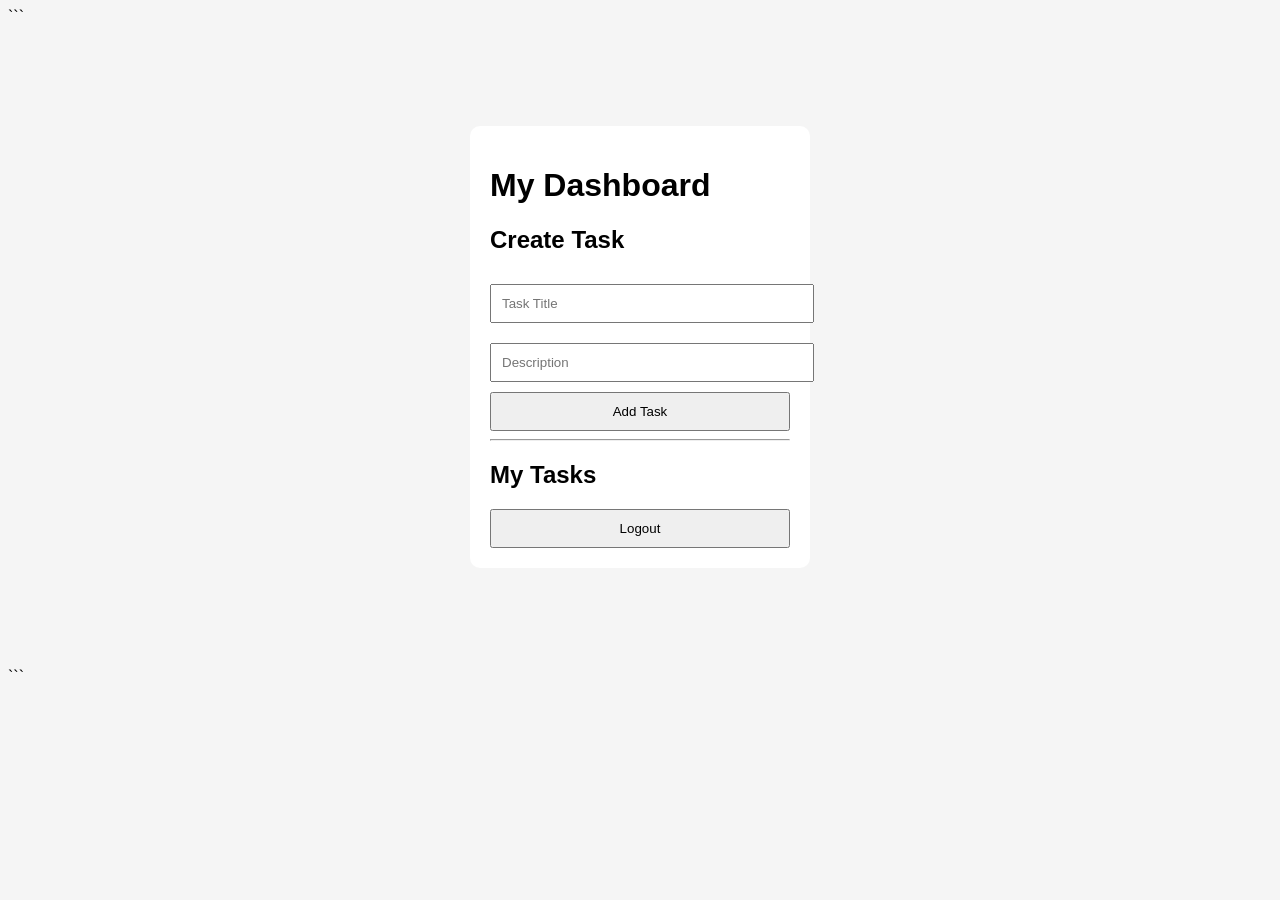
==== frontend/dashboard.html @ fcd87959 "Basic UI Completed" ====
<!DOCTYPE html>

<html>

<head>
    <title>Dashboard</title>
    <link rel="stylesheet" href="css/style.css">
</head>

<body>

```
<div class="container">

    <h1>My Dashboard</h1>

    <!-- CREATE TASK SECTION -->

    <h2>Create Task</h2>

    <input
        type="text"
        id="title"
        placeholder="Task Title">

    <input
        type="text"
        id="description"
        placeholder="Description">

    <button onclick="createTask()">
        Add Task
    </button>

    <hr>

    <!-- DISPLAY TASKS SECTION -->

    <h2>My Tasks</h2>

    <div id="tasks">

    </div>

    <button onclick="logout()">
    Logout
</button>

</div>

<script>

    window.onload = function () {
        loadTasks();
    };

    async function loadTasks() {

        const token =
            localStorage.getItem("token");

        const response =
            await fetch(
                "http://localhost:8080/get_tasks",
                {
                    headers: {
                        Authorization:
                            "Bearer " + token
                    }
                }
            );

        const tasks =
        await response.json();

      //console.log(tasks);

        let html = "";

        tasks.forEach(task => {

    html += `
        <div>

            <h3>${task.title}</h3>

            <p>
                ${task.description}
            </p>

            <button
                onclick="updateTask(${task.ID})">
                Update
            </button>

            <button
                onclick="deleteTask(${task.ID})">
                Delete
            </button>

            <hr>

            </div>
        `;
    });

        document.getElementById("tasks")
            .innerHTML = html;
    }

    async function deleteTask(id){

    const token =
        localStorage.getItem("token");

    await fetch(
        `http://localhost:8080/tasks/delete?id=${id}`,
        {
            method: "DELETE",

            headers:{
                Authorization:
                    "Bearer " + token
            }
        }
    );

    loadTasks();
}

async function updateTask(id) {

    const title =
        prompt("Enter new title");

    const description =
        prompt("Enter new description");

    const token =
        localStorage.getItem("token");

    await fetch(
        `http://localhost:8080/tasks/update?id=${id}`,
        {
            method: "PUT",

            headers: {
                "Content-Type":
                    "application/json",

                Authorization:
                    "Bearer " + token
            },

            body: JSON.stringify({
                title: title,
                description: description,
                completed: false
            })
        }
    );

    loadTasks();
}

    async function createTask() {

        const token =
            localStorage.getItem("token");

        const task = {

            title:
                document.getElementById("title").value,

            description:
                document.getElementById("description").value
        };

        await fetch(
            "http://localhost:8080/tasks",
            {
                method: "POST",

                headers: {

                    "Content-Type":
                        "application/json",

                    Authorization:
                        "Bearer " + token
                },

                body:
                    JSON.stringify(task)
            }
        );

        loadTasks();
    }

function logout() {

    localStorage.removeItem("token");

    window.location.href =
        "login.html";
}

</script>
```

</body>

</html>
---- frontend/css/style.css ----
body{
font-family: Arial;
background:#f5f5f5;
}

.container{
width:300px;
margin:100px auto;
background:white;
padding:20px;
border-radius:10px;
}

input{
width:100%;
margin:10px 0;
padding:10px;
}

button{
width:100%;
padding:10px;
}
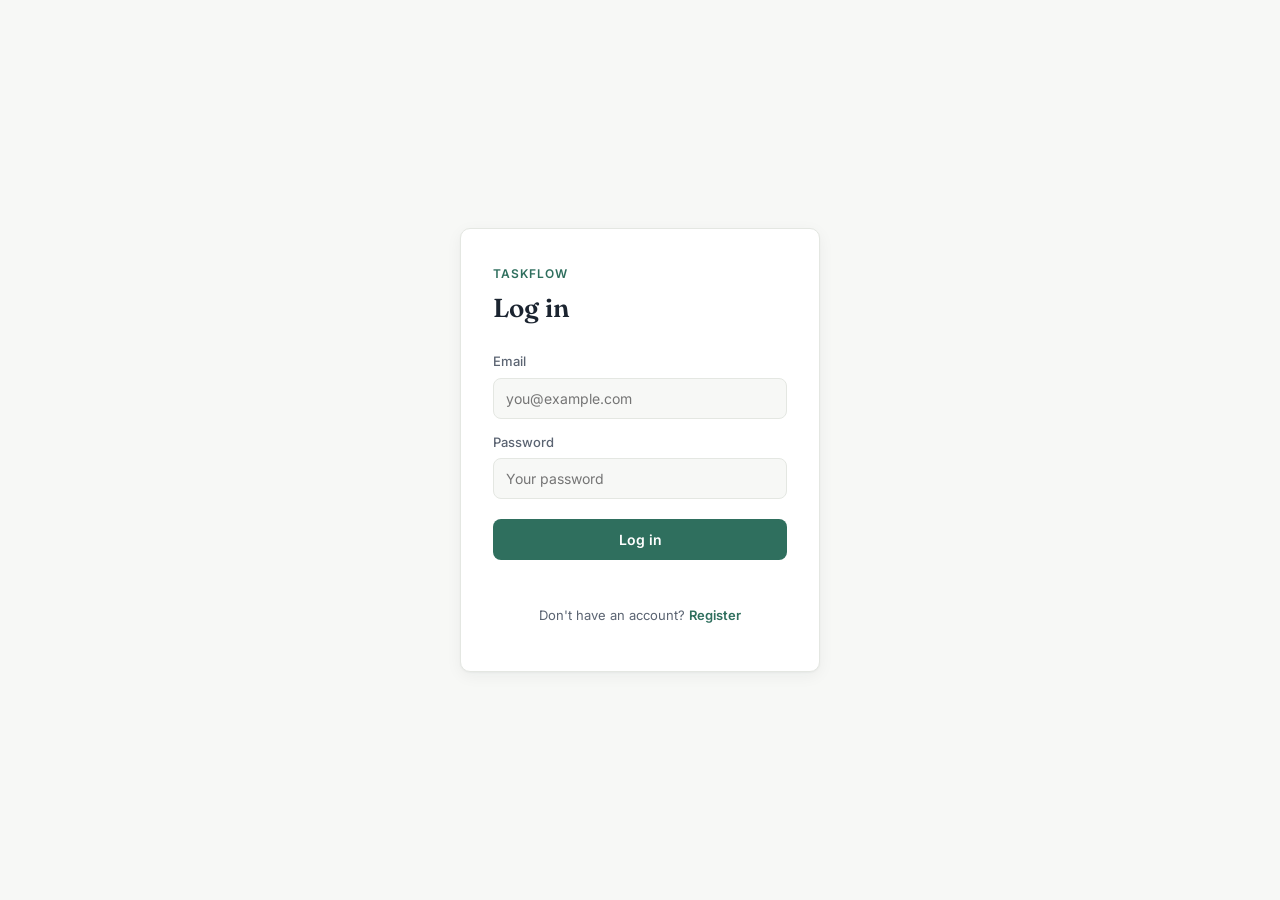
==== commit bd24fd4f: "ui updated" ====
--- a/frontend/dashboard.html
+++ b/frontend/dashboard.html
@@ -1,215 +1,245 @@
 <!DOCTYPE html>
-
-<html>
-
+<html lang="en">
 <head>
-    <title>Dashboard</title>
-    <link rel="stylesheet" href="css/style.css">
+  <meta charset="UTF-8">
+  <meta name="viewport" content="width=device-width, initial-scale=1.0">
+  <title>Dashboard — TaskFlow</title>
+  <link rel="stylesheet" href="css/style.css">
 </head>
-
 <body>
 
-```
-<div class="container">
-
-    <h1>My Dashboard</h1>
-
-    <!-- CREATE TASK SECTION -->
-
-    <h2>Create Task</h2>
-
-    <input
-        type="text"
-        id="title"
-        placeholder="Task Title">
-
-    <input
-        type="text"
-        id="description"
-        placeholder="Description">
-
-    <button onclick="createTask()">
-        Add Task
-    </button>
-
-    <hr>
-
-    <!-- DISPLAY TASKS SECTION -->
-
-    <h2>My Tasks</h2>
-
-    <div id="tasks">
-
+  <div class="dash-shell">
+
+    <div class="dash-header">
+      <div>
+        <div class="auth-eyebrow">TaskFlow</div>
+        <h1>Your tasks</h1>
+      </div>
+      <button class="btn-ghost" id="logout-btn">Log out</button>
     </div>
 
-    <button onclick="logout()">
-    Logout
-</button>
-
-</div>
-
-<script>
-
-    window.onload = function () {
+    <div class="stats-strip" id="stats-strip"></div>
+
+    <div class="composer">
+      <h2>Add a task</h2>
+      <form id="create-form">
+        <div class="composer-row">
+          <div class="field">
+            <input type="text" id="title" placeholder="Task title" required>
+          </div>
+          <div class="field">
+            <input type="text" id="description" placeholder="Description (optional)">
+          </div>
+          <button type="submit" class="btn-primary">Add</button>
+        </div>
+      </form>
+    </div>
+
+    <div class="section-label">All tasks</div>
+    <div id="tasks" class="task-list"></div>
+
+  </div>
+
+  <script>
+    const API_BASE = "http://localhost:8080"; // change this when deploying
+
+    const tasksEl = document.getElementById("tasks");
+    const statsEl = document.getElementById("stats-strip");
+    const token = localStorage.getItem("token");
+
+    // No token at all — don't even try, straight to login.
+    if (!token) {
+      window.location.href = "login.html";
+    }
+
+    function escapeHtml(str) {
+      const div = document.createElement("div");
+      div.textContent = str ?? "";
+      return div.innerHTML;
+    }
+
+    function authedFetch(path, options = {}) {
+      return fetch(`${API_BASE}${path}`, {
+        ...options,
+        headers: {
+          ...(options.headers || {}),
+          Authorization: "Bearer " + token
+        }
+      });
+    }
+
+    function goToLogin() {
+      localStorage.removeItem("token");
+      window.location.href = "login.html";
+    }
+
+    function renderStats(tasks) {
+      const total = tasks.length;
+      const completed = tasks.filter(t => t.completed).length;
+      const pending = total - completed;
+      const pct = total ? Math.round((completed / total) * 100) : 0;
+
+      statsEl.innerHTML = `
+        <div class="stat"><div class="stat-value">${total}</div><div class="stat-label">Total</div></div>
+        <div class="stat"><div class="stat-value">${pending}</div><div class="stat-label">Pending</div></div>
+        <div class="stat accent"><div class="stat-value">${completed}</div><div class="stat-label">Completed</div></div>
+        <div class="stat accent"><div class="stat-value">${pct}%</div><div class="stat-label">Done</div></div>
+      `;
+    }
+
+    function taskCardHtml(task) {
+      const id = task.ID;
+      const done = !!task.completed;
+      return `
+        <div class="task-card ${done ? "done" : ""}" data-id="${id}">
+          <button class="task-toggle" data-action="toggle" title="${done ? "Mark as pending" : "Mark as done"}">${done ? "✓" : ""}</button>
+          <div class="task-body">
+            <h3>${escapeHtml(task.title)}</h3>
+            ${task.description ? `<p>${escapeHtml(task.description)}</p>` : ""}
+          </div>
+          <div class="task-actions">
+            <button class="icon-btn" data-action="edit">Edit</button>
+            <button class="icon-btn danger" data-action="delete">Delete</button>
+          </div>
+        </div>
+      `;
+    }
+
+    function editFormHtml(task) {
+      const id = task.ID;
+      return `
+        <div class="task-card" data-id="${id}">
+          <form class="edit-form" data-action="save-edit">
+            <input type="text" class="edit-title" value="${escapeHtml(task.title)}" required>
+            <input type="text" class="edit-description" value="${escapeHtml(task.description || "")}" placeholder="Description">
+            <div class="edit-actions">
+              <button type="submit" class="btn-primary">Save</button>
+              <button type="button" class="icon-btn" data-action="cancel-edit">Cancel</button>
+            </div>
+          </form>
+        </div>
+      `;
+    }
+
+    async function loadTasks() {
+      tasksEl.innerHTML = `<div class="state-block"><div class="state-title">Loading your tasks…</div></div>`;
+
+      let response;
+      try {
+        response = await authedFetch("/get_tasks");
+      } catch (err) {
+        tasksEl.innerHTML = `<div class="state-block"><div class="state-title error">Can't reach the server</div>Check your connection and refresh.</div>`;
+        return;
+      }
+
+      if (response.status === 401) {
+        goToLogin();
+        return;
+      }
+
+      const data = await response.json().catch(() => null);
+
+      if (!response.ok || !Array.isArray(data)) {
+        tasksEl.innerHTML = `<div class="state-block"><div class="state-title error">Couldn't load tasks</div>Something went wrong on our end. Try refreshing.</div>`;
+        statsEl.innerHTML = "";
+        return;
+      }
+
+      renderStats(data);
+
+      if (data.length === 0) {
+        tasksEl.innerHTML = `<div class="state-block"><div class="state-title">No tasks yet</div>Add your first task above to get started.</div>`;
+        return;
+      }
+
+      tasksEl.innerHTML = data.map(taskCardHtml).join("");
+    }
+
+    async function toggleTask(id, nextCompleted, title, description) {
+      await authedFetch(`/tasks/update?id=${id}`, {
+        method: "PUT",
+        headers: { "Content-Type": "application/json" },
+        body: JSON.stringify({ title, description, completed: nextCompleted })
+      });
+      loadTasks();
+    }
+
+    async function saveEdit(id, title, description, completed) {
+      await authedFetch(`/tasks/update?id=${id}`, {
+        method: "PUT",
+        headers: { "Content-Type": "application/json" },
+        body: JSON.stringify({ title, description, completed })
+      });
+      loadTasks();
+    }
+
+    async function deleteTask(id) {
+      if (!confirm("Delete this task? This can't be undone.")) return;
+      await authedFetch(`/tasks/delete?id=${id}`, { method: "DELETE" });
+      loadTasks();
+    }
+
+    // Event delegation — one listener handles toggle / edit / delete / save / cancel
+    tasksEl.addEventListener("click", (e) => {
+      const btn = e.target.closest("[data-action]");
+      if (!btn) return;
+      const card = btn.closest(".task-card");
+      const id = card.dataset.id;
+      const action = btn.dataset.action;
+
+      if (action === "delete") {
+        deleteTask(id);
+      } else if (action === "toggle") {
+        const done = card.classList.contains("done");
+        const title = card.querySelector(".task-body h3").textContent;
+        const descEl = card.querySelector(".task-body p");
+        toggleTask(id, !done, title, descEl ? descEl.textContent : "");
+      } else if (action === "edit") {
+        card.outerHTML = editFormHtml({
+          ID: id,
+          title: card.querySelector(".task-body h3").textContent,
+          description: card.querySelector(".task-body p")?.textContent || ""
+        });
+      } else if (action === "cancel-edit") {
         loadTasks();
-    };
-
-    async function loadTasks() {
-
-        const token =
-            localStorage.getItem("token");
-
-        const response =
-            await fetch(
-                "http://localhost:8080/get_tasks",
-                {
-                    headers: {
-                        Authorization:
-                            "Bearer " + token
-                    }
-                }
-            );
-
-        const tasks =
-        await response.json();
-
-      //console.log(tasks);
-
-        let html = "";
-
-        tasks.forEach(task => {
-
-    html += `
-        <div>
-
-            <h3>${task.title}</h3>
-
-            <p>
-                ${task.description}
-            </p>
-
-            <button
-                onclick="updateTask(${task.ID})">
-                Update
-            </button>
-
-            <button
-                onclick="deleteTask(${task.ID})">
-                Delete
-            </button>
-
-            <hr>
-
-            </div>
-        `;
+      }
     });
 
-        document.getElementById("tasks")
-            .innerHTML = html;
-    }
-
-    async function deleteTask(id){
-
-    const token =
-        localStorage.getItem("token");
-
-    await fetch(
-        `http://localhost:8080/tasks/delete?id=${id}`,
-        {
-            method: "DELETE",
-
-            headers:{
-                Authorization:
-                    "Bearer " + token
-            }
-        }
-    );
+    tasksEl.addEventListener("submit", (e) => {
+      const form = e.target.closest('[data-action="save-edit"]');
+      if (!form) return;
+      e.preventDefault();
+      const card = form.closest(".task-card");
+      const id = card.dataset.id;
+      const title = form.querySelector(".edit-title").value.trim();
+      const description = form.querySelector(".edit-description").value.trim();
+      if (!title) return;
+      saveEdit(id, title, description, false);
+    });
+
+    document.getElementById("create-form").addEventListener("submit", async (e) => {
+      e.preventDefault();
+      const titleEl = document.getElementById("title");
+      const descEl = document.getElementById("description");
+      const title = titleEl.value.trim();
+      const description = descEl.value.trim();
+      if (!title) return;
+
+      await authedFetch("/tasks", {
+        method: "POST",
+        headers: { "Content-Type": "application/json" },
+        body: JSON.stringify({ title, description })
+      });
+
+      titleEl.value = "";
+      descEl.value = "";
+      loadTasks();
+    });
+
+    document.getElementById("logout-btn").addEventListener("click", goToLogin);
 
     loadTasks();
-}
-
-async function updateTask(id) {
-
-    const title =
-        prompt("Enter new title");
-
-    const description =
-        prompt("Enter new description");
-
-    const token =
-        localStorage.getItem("token");
-
-    await fetch(
-        `http://localhost:8080/tasks/update?id=${id}`,
-        {
-            method: "PUT",
-
-            headers: {
-                "Content-Type":
-                    "application/json",
-
-                Authorization:
-                    "Bearer " + token
-            },
-
-            body: JSON.stringify({
-                title: title,
-                description: description,
-                completed: false
-            })
-        }
-    );
-
-    loadTasks();
-}
-
-    async function createTask() {
-
-        const token =
-            localStorage.getItem("token");
-
-        const task = {
-
-            title:
-                document.getElementById("title").value,
-
-            description:
-                document.getElementById("description").value
-        };
-
-        await fetch(
-            "http://localhost:8080/tasks",
-            {
-                method: "POST",
-
-                headers: {
-
-                    "Content-Type":
-                        "application/json",
-
-                    Authorization:
-                        "Bearer " + token
-                },
-
-                body:
-                    JSON.stringify(task)
-            }
-        );
-
-        loadTasks();
-    }
-
-function logout() {
-
-    localStorage.removeItem("token");
-
-    window.location.href =
-        "login.html";
-}
-
-</script>
-```
+  </script>
 
 </body>
-
 </html>
--- a/frontend/css/style.css
+++ b/frontend/css/style.css
@@ -1,23 +1,356 @@
-body{
-font-family: Arial;
-background:#f5f5f5;
-}
-
-.container{
-width:300px;
-margin:100px auto;
-background:white;
-padding:20px;
-border-radius:10px;
-}
-
-input{
-width:100%;
-margin:10px 0;
-padding:10px;
-}
-
-button{
-width:100%;
-padding:10px;
-}
+/* ==========================================================================
+   TaskFlow — design tokens
+   ========================================================================== */
+
+@import url('https://fonts.googleapis.com/css2?family=Fraunces:opsz,wght@9..144,500;9..144,600&family=Inter:wght@400;500;600&display=swap');
+
+:root {
+  --color-bg: #F7F8F6;
+  --color-surface: #FFFFFF;
+  --color-border: #E4E7E2;
+  --color-ink: #1B2430;
+  --color-ink-soft: #5B6472;
+  --color-accent: #2F6F5E;
+  --color-accent-hover: #24594B;
+  --color-accent-soft: #E7F0EC;
+  --color-danger: #B3492F;
+  --color-danger-soft: #F7E9E4;
+
+  --font-display: 'Fraunces', Georgia, serif;
+  --font-body: 'Inter', -apple-system, BlinkMacSystemFont, sans-serif;
+
+  --radius: 10px;
+  --shadow-card: 0 1px 2px rgba(27, 36, 48, 0.04), 0 4px 16px rgba(27, 36, 48, 0.05);
+}
+
+* { box-sizing: border-box; }
+
+body {
+  margin: 0;
+  font-family: var(--font-body);
+  background: var(--color-bg);
+  color: var(--color-ink);
+  line-height: 1.5;
+  -webkit-font-smoothing: antialiased;
+}
+
+h1, h2, h3 {
+  font-family: var(--font-display);
+  font-weight: 600;
+  color: var(--color-ink);
+  margin: 0 0 4px;
+}
+
+/* ==========================================================================
+   Auth pages (login / register)
+   ========================================================================== */
+
+.auth-shell {
+  min-height: 100vh;
+  display: flex;
+  align-items: center;
+  justify-content: center;
+  padding: 24px;
+}
+
+.auth-card {
+  width: 100%;
+  max-width: 360px;
+  background: var(--color-surface);
+  border: 1px solid var(--color-border);
+  border-radius: var(--radius);
+  box-shadow: var(--shadow-card);
+  padding: 36px 32px 32px;
+}
+
+.auth-eyebrow {
+  font-size: 12px;
+  letter-spacing: 0.08em;
+  text-transform: uppercase;
+  color: var(--color-accent);
+  font-weight: 600;
+  margin-bottom: 6px;
+}
+
+.auth-card h1 {
+  font-size: 26px;
+  margin-bottom: 24px;
+}
+
+.field {
+  margin-bottom: 14px;
+}
+
+.field label {
+  display: block;
+  font-size: 13px;
+  font-weight: 500;
+  color: var(--color-ink-soft);
+  margin-bottom: 6px;
+}
+
+input[type="text"],
+input[type="email"],
+input[type="password"] {
+  width: 100%;
+  padding: 11px 12px;
+  font-family: var(--font-body);
+  font-size: 14px;
+  color: var(--color-ink);
+  background: var(--color-bg);
+  border: 1px solid var(--color-border);
+  border-radius: 8px;
+  outline: none;
+  transition: border-color 0.15s ease, background 0.15s ease;
+}
+
+input:focus-visible {
+  border-color: var(--color-accent);
+  background: var(--color-surface);
+  box-shadow: 0 0 0 3px var(--color-accent-soft);
+}
+
+button {
+  font-family: var(--font-body);
+  font-size: 14px;
+  font-weight: 600;
+  cursor: pointer;
+  border: none;
+  border-radius: 8px;
+  transition: background 0.15s ease, opacity 0.15s ease, transform 0.05s ease;
+}
+
+button:active { transform: translateY(1px); }
+button:disabled { opacity: 0.6; cursor: not-allowed; }
+
+.btn-primary {
+  width: 100%;
+  padding: 12px;
+  margin-top: 6px;
+  background: var(--color-accent);
+  color: #fff;
+}
+.btn-primary:hover:not(:disabled) { background: var(--color-accent-hover); }
+
+.auth-switch {
+  margin-top: 18px;
+  font-size: 13px;
+  color: var(--color-ink-soft);
+  text-align: center;
+}
+.auth-switch a { color: var(--color-accent); font-weight: 600; text-decoration: none; }
+.auth-switch a:hover { text-decoration: underline; }
+
+.msg {
+  min-height: 18px;
+  font-size: 13px;
+  margin: 10px 0 0;
+}
+.msg.error { color: var(--color-danger); }
+.msg.success { color: var(--color-accent); }
+
+/* ==========================================================================
+   Dashboard
+   ========================================================================== */
+
+.dash-shell {
+  max-width: 720px;
+  margin: 0 auto;
+  padding: 40px 20px 80px;
+}
+
+.dash-header {
+  display: flex;
+  align-items: flex-start;
+  justify-content: space-between;
+  margin-bottom: 28px;
+}
+
+.dash-header .auth-eyebrow { margin-bottom: 2px; }
+
+.dash-header h1 { font-size: 28px; }
+
+.btn-ghost {
+  padding: 9px 16px;
+  background: transparent;
+  color: var(--color-ink-soft);
+  border: 1px solid var(--color-border);
+}
+.btn-ghost:hover { border-color: var(--color-ink-soft); color: var(--color-ink); }
+
+/* Stats strip — the "dashboard" the README promised */
+.stats-strip {
+  display: grid;
+  grid-template-columns: repeat(4, 1fr);
+  gap: 1px;
+  background: var(--color-border);
+  border: 1px solid var(--color-border);
+  border-radius: var(--radius);
+  overflow: hidden;
+  margin-bottom: 28px;
+}
+.stat {
+  background: var(--color-surface);
+  padding: 16px 14px;
+  text-align: left;
+}
+.stat .stat-value {
+  font-family: var(--font-display);
+  font-size: 24px;
+  font-weight: 600;
+  line-height: 1;
+}
+.stat .stat-label {
+  font-size: 11px;
+  text-transform: uppercase;
+  letter-spacing: 0.06em;
+  color: var(--color-ink-soft);
+  margin-top: 6px;
+}
+.stat.accent .stat-value { color: var(--color-accent); }
+
+/* Composer */
+.composer {
+  background: var(--color-surface);
+  border: 1px solid var(--color-border);
+  border-radius: var(--radius);
+  box-shadow: var(--shadow-card);
+  padding: 18px;
+  margin-bottom: 28px;
+}
+.composer h2 {
+  font-size: 14px;
+  text-transform: uppercase;
+  letter-spacing: 0.06em;
+  color: var(--color-ink-soft);
+  margin-bottom: 12px;
+}
+.composer-row {
+  display: flex;
+  gap: 10px;
+}
+.composer-row .field { flex: 1; margin-bottom: 0; }
+.composer .btn-primary { width: auto; padding: 12px 22px; margin-top: 0; }
+
+/* Task list */
+.section-label {
+  font-size: 14px;
+  text-transform: uppercase;
+  letter-spacing: 0.06em;
+  color: var(--color-ink-soft);
+  margin-bottom: 12px;
+}
+
+.task-list { display: flex; flex-direction: column; gap: 10px; }
+
+.task-card {
+  position: relative;
+  display: flex;
+  align-items: flex-start;
+  gap: 12px;
+  background: var(--color-surface);
+  border: 1px solid var(--color-border);
+  border-radius: var(--radius);
+  padding: 14px 16px 14px 18px;
+  overflow: hidden;
+  transition: box-shadow 0.15s ease;
+}
+.task-card::before {
+  content: "";
+  position: absolute;
+  left: 0; top: 0; bottom: 0;
+  width: 4px;
+  background: var(--color-border);
+  transition: background 0.2s ease;
+}
+.task-card.done::before { background: var(--color-accent); }
+.task-card:hover { box-shadow: var(--shadow-card); }
+
+.task-toggle {
+  flex: none;
+  width: 22px;
+  height: 22px;
+  margin-top: 2px;
+  border-radius: 50%;
+  border: 2px solid var(--color-border);
+  background: var(--color-surface);
+  cursor: pointer;
+  display: flex;
+  align-items: center;
+  justify-content: center;
+  padding: 0;
+}
+.task-toggle:hover { border-color: var(--color-accent); }
+.task-card.done .task-toggle {
+  background: var(--color-accent);
+  border-color: var(--color-accent);
+  color: #fff;
+  font-size: 12px;
+}
+
+.task-body { flex: 1; min-width: 0; }
+.task-body h3 {
+  font-size: 15px;
+  font-weight: 600;
+  word-break: break-word;
+}
+.task-card.done .task-body h3 {
+  color: var(--color-ink-soft);
+  text-decoration: line-through;
+  text-decoration-color: var(--color-border);
+}
+.task-body p {
+  margin: 4px 0 0;
+  font-size: 13px;
+  color: var(--color-ink-soft);
+  word-break: break-word;
+}
+
+.task-actions {
+  flex: none;
+  display: flex;
+  gap: 6px;
+}
+.icon-btn {
+  padding: 6px 10px;
+  font-size: 12px;
+  font-weight: 500;
+  background: var(--color-bg);
+  color: var(--color-ink-soft);
+  border: 1px solid var(--color-border);
+}
+.icon-btn:hover { color: var(--color-ink); border-color: var(--color-ink-soft); }
+.icon-btn.danger:hover { color: var(--color-danger); border-color: var(--color-danger); background: var(--color-danger-soft); }
+
+/* Inline edit form */
+.edit-form {
+  flex: 1;
+  display: flex;
+  flex-direction: column;
+  gap: 8px;
+}
+.edit-form .edit-actions { display: flex; gap: 8px; }
+.edit-form .btn-primary { width: auto; padding: 8px 16px; margin-top: 0; font-size: 13px; }
+
+/* Empty / loading states */
+.state-block {
+  text-align: center;
+  padding: 48px 20px;
+  color: var(--color-ink-soft);
+  background: var(--color-surface);
+  border: 1px dashed var(--color-border);
+  border-radius: var(--radius);
+}
+.state-block .state-title {
+  font-family: var(--font-display);
+  font-size: 17px;
+  color: var(--color-ink);
+  margin-bottom: 4px;
+}
+.state-block .state-title.error { color: var(--color-danger); }
+
+@media (max-width: 480px) {
+  .stats-strip { grid-template-columns: repeat(2, 1fr); }
+  .composer-row { flex-direction: column; }
+  .task-actions { flex-direction: column; }
+}
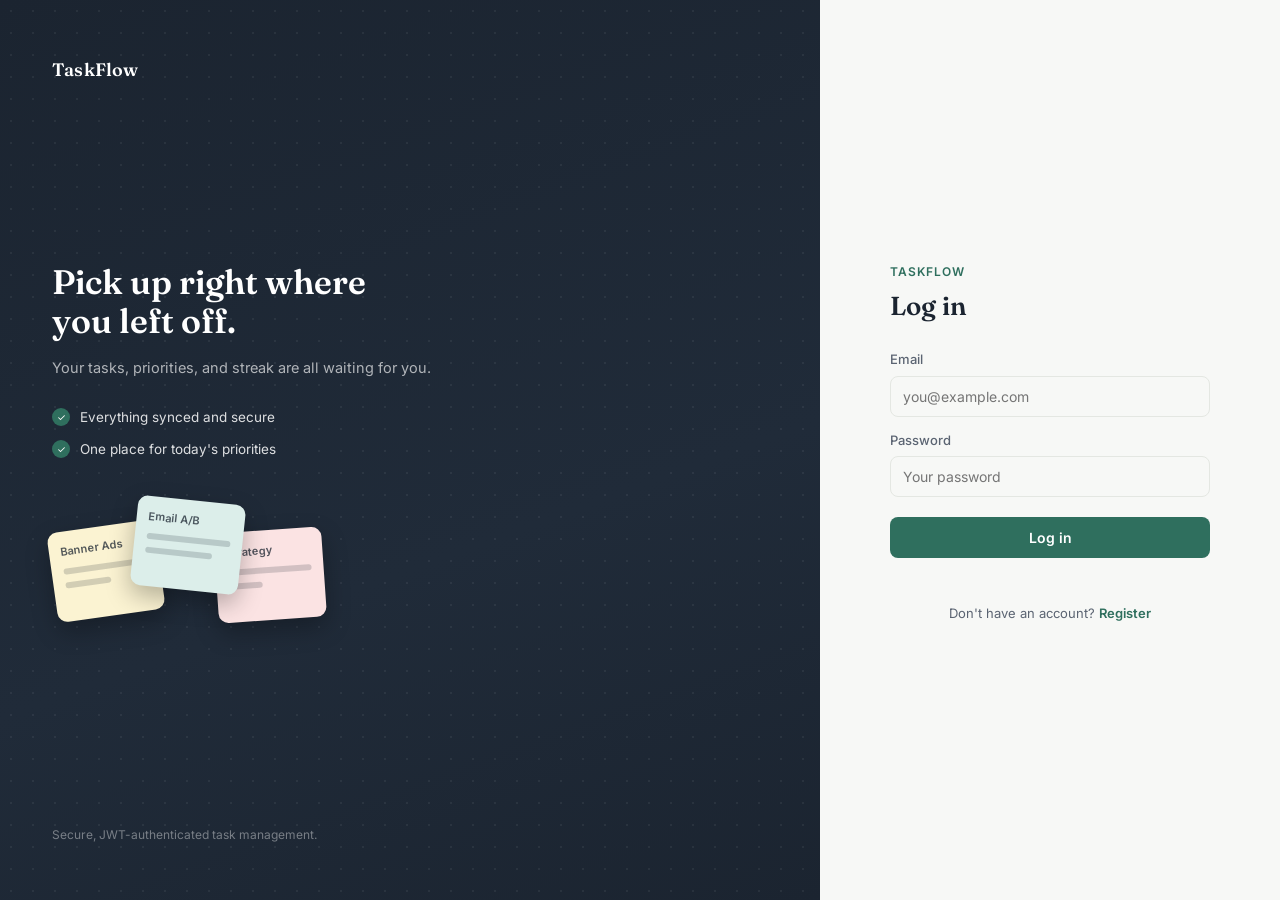
==== commit c556e61d: "added extra features" ====
--- a/frontend/dashboard.html
+++ b/frontend/dashboard.html
@@ -8,49 +8,113 @@
 </head>
 <body>
 
-  <div class="dash-shell">
-
-    <div class="dash-header">
-      <div>
-        <div class="auth-eyebrow">TaskFlow</div>
-        <h1>Your tasks</h1>
+  <!-- Floating toggle, only visible while the sidebar is collapsed -->
+  <button class="sidebar-toggle" id="sidebar-toggle-floating" title="Show sidebar">☰</button>
+
+  <div class="app-shell" id="app-shell">
+
+    <aside class="sidebar">
+      <button class="sidebar-toggle sidebar-toggle-inline" id="sidebar-toggle-inline" title="Hide sidebar">☰</button>
+
+      <div class="sidebar-brand">TaskFlow</div>
+
+      <div class="sidebar-greeting" id="sidebar-greeting" style="display:none;">
+        <div class="hello">Welcome back</div>
+        <div class="name" id="greeting-name"></div>
       </div>
-      <button class="btn-ghost" id="logout-btn">Log out</button>
-    </div>
-
-    <div class="stats-strip" id="stats-strip"></div>
-
-    <div class="composer">
-      <h2>Add a task</h2>
-      <form id="create-form">
-        <div class="composer-row">
+
+      <div class="streak-panel" id="streak-panel"></div>
+
+      <div class="sidebar-search">
+        <input type="text" id="search-input" placeholder="Search tasks">
+      </div>
+
+      <button class="nav-item nav-add" id="add-task-nav">+ Add task</button>
+
+      <div class="sidebar-group-label">Tasks</div>
+      <ul class="sidebar-nav" id="status-nav">
+        <li><button class="nav-item active" data-filter="all">All tasks <span class="count" id="count-all">0</span></button></li>
+        <li><button class="nav-item" data-filter="pending">Pending <span class="count" id="count-pending">0</span></button></li>
+        <li><button class="nav-item" data-filter="completed">Completed <span class="count" id="count-completed">0</span></button></li>
+      </ul>
+
+      <div class="sidebar-footer">
+        <button class="nav-item" id="logout-btn">Log out</button>
+      </div>
+    </aside>
+
+    <main class="main">
+      <div class="main-header">
+        <h1 id="view-title">All tasks</h1>
+      </div>
+      <p class="main-subtitle" id="view-subtitle">0 tasks</p>
+
+      <div class="wall-grid" id="wall-grid"></div>
+    </main>
+
+  </div>
+
+  <!-- Add / edit modal -->
+  <div class="modal-backdrop hidden" id="modal-backdrop">
+    <div class="modal-card">
+      <h2 id="modal-title">Add a task</h2>
+      <form id="task-form">
+        <div class="field">
+          <label for="task-title">Title</label>
+          <input type="text" id="task-title" placeholder="Task title" required>
+        </div>
+        <div class="field">
+          <label for="task-description">Description</label>
+          <textarea id="task-description" placeholder="Add details (optional)"></textarea>
+        </div>
+        <div class="modal-row">
           <div class="field">
-            <input type="text" id="title" placeholder="Task title" required>
+            <label for="task-priority">Priority</label>
+            <select id="task-priority">
+              <option value="low">Low</option>
+              <option value="medium" selected>Medium</option>
+              <option value="high">High</option>
+            </select>
           </div>
           <div class="field">
-            <input type="text" id="description" placeholder="Description (optional)">
+            <label for="task-due-date">Due date</label>
+            <input type="date" id="task-due-date">
           </div>
-          <button type="submit" class="btn-primary">Add</button>
+        </div>
+        <div class="modal-actions">
+          <button type="submit" class="btn-primary" id="modal-save-btn">Add task</button>
+          <button type="button" class="btn-ghost" id="modal-cancel-btn">Cancel</button>
         </div>
       </form>
     </div>
-
-    <div class="section-label">All tasks</div>
-    <div id="tasks" class="task-list"></div>
-
   </div>
 
   <script>
     const API_BASE = "http://localhost:8080"; // change this when deploying
 
-    const tasksEl = document.getElementById("tasks");
-    const statsEl = document.getElementById("stats-strip");
     const token = localStorage.getItem("token");
-
-    // No token at all — don't even try, straight to login.
-    if (!token) {
-      window.location.href = "login.html";
-    }
+    if (!token) window.location.href = "login.html";
+
+    const STICKY_COLORS = ["c0", "c1", "c2", "c3", "c4"];
+
+    let allTasks = [];
+    let currentFilter = "all";
+    let searchTerm = "";
+    let editingTaskId = null;
+
+    const appShell = document.getElementById("app-shell");
+    const wallGrid = document.getElementById("wall-grid");
+    const viewTitle = document.getElementById("view-title");
+    const viewSubtitle = document.getElementById("view-subtitle");
+    const modalBackdrop = document.getElementById("modal-backdrop");
+    const modalTitle = document.getElementById("modal-title");
+    const modalSaveBtn = document.getElementById("modal-save-btn");
+    const taskForm = document.getElementById("task-form");
+    const titleInput = document.getElementById("task-title");
+    const descInput = document.getElementById("task-description");
+    const priorityInput = document.getElementById("task-priority");
+    const dueDateInput = document.getElementById("task-due-date");
+    const streakPanel = document.getElementById("streak-panel");
 
     function escapeHtml(str) {
       const div = document.createElement("div");
@@ -61,10 +125,7 @@
     function authedFetch(path, options = {}) {
       return fetch(`${API_BASE}${path}`, {
         ...options,
-        headers: {
-          ...(options.headers || {}),
-          Authorization: "Bearer " + token
-        }
+        headers: { ...(options.headers || {}), Authorization: "Bearer " + token }
       });
     }
 
@@ -73,167 +134,316 @@
       window.location.href = "login.html";
     }
 
-    function renderStats(tasks) {
-      const total = tasks.length;
-      const completed = tasks.filter(t => t.completed).length;
-      const pending = total - completed;
-      const pct = total ? Math.round((completed / total) * 100) : 0;
-
-      statsEl.innerHTML = `
-        <div class="stat"><div class="stat-value">${total}</div><div class="stat-label">Total</div></div>
-        <div class="stat"><div class="stat-value">${pending}</div><div class="stat-label">Pending</div></div>
-        <div class="stat accent"><div class="stat-value">${completed}</div><div class="stat-label">Completed</div></div>
-        <div class="stat accent"><div class="stat-value">${pct}%</div><div class="stat-label">Done</div></div>
+    /* ---------- JWT decode (client-side only, for display purposes) ---------- */
+    function decodeJwtPayload(jwt) {
+      try {
+        const payload = jwt.split(".")[1];
+        const base64 = payload.replace(/-/g, "+").replace(/_/g, "/");
+        const json = decodeURIComponent(
+          atob(base64).split("").map(c => "%" + c.charCodeAt(0).toString(16).padStart(2, "0")).join("")
+        );
+        return JSON.parse(json);
+      } catch (err) {
+        return null;
+      }
+    }
+
+    (function showGreeting() {
+      const claims = decodeJwtPayload(token);
+      if (claims && claims.name) {
+        document.getElementById("greeting-name").textContent = claims.name;
+        document.getElementById("sidebar-greeting").style.display = "block";
+      }
+    })();
+
+    /* ---------- Sidebar collapse (persisted) ---------- */
+    function setSidebarCollapsed(collapsed) {
+      appShell.classList.toggle("sidebar-collapsed", collapsed);
+      document.getElementById("sidebar-toggle-floating").style.display = collapsed ? "flex" : "none";
+      localStorage.setItem("sidebarCollapsed", collapsed ? "1" : "0");
+    }
+    setSidebarCollapsed(localStorage.getItem("sidebarCollapsed") === "1");
+    document.getElementById("sidebar-toggle-inline").addEventListener("click", () => setSidebarCollapsed(true));
+    document.getElementById("sidebar-toggle-floating").addEventListener("click", () => setSidebarCollapsed(false));
+
+    /* ---------- Date helpers ---------- */
+    function toLocalDateStr(d) {
+      const yr = d.getFullYear(), mo = String(d.getMonth() + 1).padStart(2, "0"), da = String(d.getDate()).padStart(2, "0");
+      return `${yr}-${mo}-${da}`;
+    }
+    const todayStr = toLocalDateStr(new Date());
+
+    function isOverdue(task) {
+      if (!task.due_date || task.completed) return false;
+      return task.due_date.slice(0, 10) < todayStr;
+    }
+
+    /* ---------- Streak ---------- */
+    function renderStreak() {
+      const completedDates = new Set(
+        allTasks.filter(t => t.completed && t.completed_at).map(t => toLocalDateStr(new Date(t.completed_at)))
+      );
+
+      // Current streak: walk backward from today (or yesterday, if today
+      // has nothing completed yet — you shouldn't lose your streak just
+      // because the day isn't over).
+      let streak = 0;
+      let cursor = new Date();
+      if (!completedDates.has(todayStr)) cursor.setDate(cursor.getDate() - 1);
+      while (completedDates.has(toLocalDateStr(cursor))) {
+        streak++;
+        cursor.setDate(cursor.getDate() - 1);
+      }
+
+      // Last 14 days, oldest to newest, for the dot row.
+      const dots = [];
+      for (let i = 13; i >= 0; i--) {
+        const d = new Date();
+        d.setDate(d.getDate() - i);
+        const ds = toLocalDateStr(d);
+        dots.push(`<div class="streak-dot ${completedDates.has(ds) ? "active" : ""} ${ds === todayStr ? "today" : ""}" title="${ds}"></div>`);
+      }
+
+      streakPanel.innerHTML = `
+        <div class="streak-count">
+          <span class="flame">🔥</span>
+          <span class="num">${streak}</span>
+          <span class="label">day streak</span>
+        </div>
+        <div class="streak-dots">${dots.join("")}</div>
       `;
     }
 
-    function taskCardHtml(task) {
-      const id = task.ID;
+    /* ---------- Rendering ---------- */
+    const FILTER_LABELS = { all: "All tasks", pending: "Pending", completed: "Completed" };
+    const PRIORITY_LABELS = { low: "Low", medium: "Medium", high: "High" };
+
+    function updateCounts() {
+      document.getElementById("count-all").textContent = allTasks.length;
+      document.getElementById("count-pending").textContent = allTasks.filter(t => !t.completed).length;
+      document.getElementById("count-completed").textContent = allTasks.filter(t => t.completed).length;
+    }
+
+    function getVisibleTasks() {
+      return allTasks.filter(t => {
+        // Completed tasks only live under the Completed tab now.
+        if (currentFilter === "completed" && !t.completed) return false;
+        if (currentFilter !== "completed" && t.completed) return false;
+        if (searchTerm) {
+          const haystack = (t.title + " " + (t.description || "")).toLowerCase();
+          if (!haystack.includes(searchTerm.toLowerCase())) return false;
+        }
+        return true;
+      });
+    }
+
+    function formatDueDate(dateStr) {
+      const d = new Date(dateStr);
+      return d.toLocaleDateString(undefined, { month: "short", day: "numeric" });
+    }
+
+    function stickyHtml(task, index) {
+      const color = STICKY_COLORS[index % STICKY_COLORS.length];
       const done = !!task.completed;
+      const priority = task.priority || "medium";
+      const overdue = isOverdue(task);
+
       return `
-        <div class="task-card ${done ? "done" : ""}" data-id="${id}">
-          <button class="task-toggle" data-action="toggle" title="${done ? "Mark as pending" : "Mark as done"}">${done ? "✓" : ""}</button>
-          <div class="task-body">
+        <div class="sticky ${color} ${done ? "done" : ""}" data-id="${task.ID}">
+          <div class="sticky-top">
             <h3>${escapeHtml(task.title)}</h3>
-            ${task.description ? `<p>${escapeHtml(task.description)}</p>` : ""}
+            <button class="sticky-check" data-action="toggle" title="${done ? "Mark as pending" : "Mark as done"}">${done ? "✓" : ""}</button>
           </div>
-          <div class="task-actions">
-            <button class="icon-btn" data-action="edit">Edit</button>
-            <button class="icon-btn danger" data-action="delete">Delete</button>
+          ${task.description ? `<p>${escapeHtml(task.description)}</p>` : "<p></p>"}
+          <div class="sticky-meta">
+            <span class="priority-tag ${priority}">${PRIORITY_LABELS[priority] || "Medium"}</span>
+            ${task.due_date ? `<span class="due-tag ${overdue ? "overdue" : ""}">${overdue ? "Overdue · " : ""}${formatDueDate(task.due_date)}</span>` : ""}
           </div>
+          <div class="sticky-actions">
+            <button data-action="edit">Edit</button>
+            <button class="danger" data-action="delete">Delete</button>
+          </div>
         </div>
       `;
     }
 
-    function editFormHtml(task) {
-      const id = task.ID;
-      return `
-        <div class="task-card" data-id="${id}">
-          <form class="edit-form" data-action="save-edit">
-            <input type="text" class="edit-title" value="${escapeHtml(task.title)}" required>
-            <input type="text" class="edit-description" value="${escapeHtml(task.description || "")}" placeholder="Description">
-            <div class="edit-actions">
-              <button type="submit" class="btn-primary">Save</button>
-              <button type="button" class="icon-btn" data-action="cancel-edit">Cancel</button>
-            </div>
-          </form>
-        </div>
-      `;
+    function render() {
+      updateCounts();
+      renderStreak();
+      viewTitle.textContent = FILTER_LABELS[currentFilter];
+
+      const visible = getVisibleTasks();
+      viewSubtitle.textContent = `${visible.length} task${visible.length === 1 ? "" : "s"}${searchTerm ? ` matching "${searchTerm}"` : ""}`;
+
+      if (visible.length === 0) {
+        const emptyMsg = searchTerm
+          ? "No tasks match your search."
+          : currentFilter === "completed"
+            ? "Nothing completed yet."
+            : allTasks.length > 0
+              ? "Nothing pending — check the Completed tab."
+              : "No tasks yet. Add your first one.";
+        wallGrid.innerHTML = `<div class="state-block"><div class="state-title">${emptyMsg}</div></div>` +
+          `<button class="sticky-add" id="add-tile">+</button>`;
+      } else {
+        wallGrid.innerHTML = visible.map(stickyHtml).join("") + `<button class="sticky-add" id="add-tile">+</button>`;
+      }
+
+      document.getElementById("add-tile").addEventListener("click", () => openModal());
     }
 
     async function loadTasks() {
-      tasksEl.innerHTML = `<div class="state-block"><div class="state-title">Loading your tasks…</div></div>`;
+      wallGrid.innerHTML = `<div class="state-block"><div class="state-title">Loading your tasks…</div></div>`;
 
       let response;
       try {
         response = await authedFetch("/get_tasks");
       } catch (err) {
-        tasksEl.innerHTML = `<div class="state-block"><div class="state-title error">Can't reach the server</div>Check your connection and refresh.</div>`;
+        wallGrid.innerHTML = `<div class="state-block"><div class="state-title error">Can't reach the server</div>Check your connection and refresh.</div>`;
         return;
       }
 
-      if (response.status === 401) {
-        goToLogin();
+      if (response.status === 401) { goToLogin(); return; }
+
+      const data = await response.json().catch(() => null);
+      if (!response.ok || !Array.isArray(data)) {
+        wallGrid.innerHTML = `<div class="state-block"><div class="state-title error">Couldn't load tasks</div>Try refreshing the page.</div>`;
         return;
       }
 
-      const data = await response.json().catch(() => null);
-
-      if (!response.ok || !Array.isArray(data)) {
-        tasksEl.innerHTML = `<div class="state-block"><div class="state-title error">Couldn't load tasks</div>Something went wrong on our end. Try refreshing.</div>`;
-        statsEl.innerHTML = "";
+      allTasks = data;
+      render();
+    }
+
+    /* ---------- Modal ---------- */
+    function openModal(task) {
+      editingTaskId = task ? task.ID : null;
+      modalTitle.textContent = task ? "Edit task" : "Add a task";
+      modalSaveBtn.textContent = task ? "Save changes" : "Add task";
+      titleInput.value = task ? task.title : "";
+      descInput.value = task ? (task.description || "") : "";
+      priorityInput.value = task ? (task.priority || "medium") : "medium";
+      dueDateInput.value = task && task.due_date ? task.due_date.slice(0, 10) : "";
+      modalBackdrop.classList.remove("hidden");
+      titleInput.focus();
+    }
+
+    function closeModal() {
+      modalBackdrop.classList.add("hidden");
+      taskForm.reset();
+      editingTaskId = null;
+    }
+
+    modalBackdrop.addEventListener("click", (e) => { if (e.target === modalBackdrop) closeModal(); });
+    document.getElementById("modal-cancel-btn").addEventListener("click", closeModal);
+    document.getElementById("add-task-nav").addEventListener("click", () => openModal());
+
+    taskForm.addEventListener("submit", async (e) => {
+      e.preventDefault();
+      const title = titleInput.value.trim();
+      const description = descInput.value.trim();
+      const priority = priorityInput.value;
+      // Send as RFC3339 so it matches Go's *time.Time JSON decoding; empty stays null.
+      const dueDate = dueDateInput.value ? new Date(dueDateInput.value + "T00:00:00Z").toISOString() : null;
+      if (!title) return;
+
+      modalSaveBtn.disabled = true;
+
+      try {
+        if (editingTaskId) {
+          const existing = allTasks.find(t => String(t.ID) === String(editingTaskId));
+          await authedFetch(`/tasks/update?id=${editingTaskId}`, {
+            method: "PUT",
+            headers: { "Content-Type": "application/json" },
+            body: JSON.stringify({
+              title, description, priority,
+              due_date: dueDate,
+              completed: existing ? existing.completed : false
+            })
+          });
+        } else {
+          await authedFetch("/tasks", {
+            method: "POST",
+            headers: { "Content-Type": "application/json" },
+            body: JSON.stringify({ title, description, priority, due_date: dueDate })
+          });
+        }
+        closeModal();
+        loadTasks();
+      } finally {
+        modalSaveBtn.disabled = false;
+      }
+    });
+
+    /* ---------- Card actions ---------- */
+    async function toggleTask(id) {
+      const task = allTasks.find(t => String(t.ID) === String(id));
+      if (!task) return;
+      const card = wallGrid.querySelector(`.sticky[data-id="${id}"]`);
+      const newCompleted = !task.completed;
+
+      // Under the new filter rules, toggling a task always moves it out
+      // of whichever tab you're currently viewing — so play the exit
+      // animation immediately rather than waiting on the network.
+      if (card) card.classList.add("removing");
+
+      try {
+        const response = await authedFetch(`/tasks/update?id=${id}`, {
+          method: "PUT",
+          headers: { "Content-Type": "application/json" },
+          body: JSON.stringify({
+            title: task.title, description: task.description,
+            priority: task.priority, due_date: task.due_date,
+            completed: newCompleted
+          })
+        });
+        if (!response.ok) throw new Error("update failed");
+        const updated = await response.json().catch(() => null);
+        task.completed = newCompleted;
+        task.completed_at = updated ? updated.completed_at : task.completed_at;
+      } catch (err) {
+        if (card) card.classList.remove("removing");
+        alert("Couldn't update the task. Try again.");
         return;
       }
 
-      renderStats(data);
-
-      if (data.length === 0) {
-        tasksEl.innerHTML = `<div class="state-block"><div class="state-title">No tasks yet</div>Add your first task above to get started.</div>`;
-        return;
-      }
-
-      tasksEl.innerHTML = data.map(taskCardHtml).join("");
-    }
-
-    async function toggleTask(id, nextCompleted, title, description) {
-      await authedFetch(`/tasks/update?id=${id}`, {
-        method: "PUT",
-        headers: { "Content-Type": "application/json" },
-        body: JSON.stringify({ title, description, completed: nextCompleted })
-      });
-      loadTasks();
-    }
-
-    async function saveEdit(id, title, description, completed) {
-      await authedFetch(`/tasks/update?id=${id}`, {
-        method: "PUT",
-        headers: { "Content-Type": "application/json" },
-        body: JSON.stringify({ title, description, completed })
-      });
-      loadTasks();
-    }
-
-    async function deleteTask(id) {
-      if (!confirm("Delete this task? This can't be undone.")) return;
-      await authedFetch(`/tasks/delete?id=${id}`, { method: "DELETE" });
-      loadTasks();
-    }
-
-    // Event delegation — one listener handles toggle / edit / delete / save / cancel
-    tasksEl.addEventListener("click", (e) => {
+      // Let the fade-out finish, then re-render from the already-updated
+      // local data — no extra network round trip, no loading flash.
+      setTimeout(render, card ? 220 : 0);
+    }
+
+    wallGrid.addEventListener("click", async (e) => {
       const btn = e.target.closest("[data-action]");
       if (!btn) return;
-      const card = btn.closest(".task-card");
+      const card = btn.closest(".sticky");
+      if (!card) return;
       const id = card.dataset.id;
-      const action = btn.dataset.action;
-
-      if (action === "delete") {
-        deleteTask(id);
-      } else if (action === "toggle") {
-        const done = card.classList.contains("done");
-        const title = card.querySelector(".task-body h3").textContent;
-        const descEl = card.querySelector(".task-body p");
-        toggleTask(id, !done, title, descEl ? descEl.textContent : "");
-      } else if (action === "edit") {
-        card.outerHTML = editFormHtml({
-          ID: id,
-          title: card.querySelector(".task-body h3").textContent,
-          description: card.querySelector(".task-body p")?.textContent || ""
-        });
-      } else if (action === "cancel-edit") {
+      const task = allTasks.find(t => String(t.ID) === String(id));
+      if (!task) return;
+
+      if (btn.dataset.action === "toggle") {
+        toggleTask(id);
+      } else if (btn.dataset.action === "edit") {
+        openModal(task);
+      } else if (btn.dataset.action === "delete") {
+        if (!confirm("Delete this task? This can't be undone.")) return;
+        await authedFetch(`/tasks/delete?id=${id}`, { method: "DELETE" });
         loadTasks();
       }
     });
 
-    tasksEl.addEventListener("submit", (e) => {
-      const form = e.target.closest('[data-action="save-edit"]');
-      if (!form) return;
-      e.preventDefault();
-      const card = form.closest(".task-card");
-      const id = card.dataset.id;
-      const title = form.querySelector(".edit-title").value.trim();
-      const description = form.querySelector(".edit-description").value.trim();
-      if (!title) return;
-      saveEdit(id, title, description, false);
+    document.getElementById("status-nav").addEventListener("click", (e) => {
+      const btn = e.target.closest(".nav-item");
+      if (!btn) return;
+      document.querySelectorAll("#status-nav .nav-item").forEach(el => el.classList.remove("active"));
+      btn.classList.add("active");
+      currentFilter = btn.dataset.filter;
+      render();
     });
 
-    document.getElementById("create-form").addEventListener("submit", async (e) => {
-      e.preventDefault();
-      const titleEl = document.getElementById("title");
-      const descEl = document.getElementById("description");
-      const title = titleEl.value.trim();
-      const description = descEl.value.trim();
-      if (!title) return;
-
-      await authedFetch("/tasks", {
-        method: "POST",
-        headers: { "Content-Type": "application/json" },
-        body: JSON.stringify({ title, description })
-      });
-
-      titleEl.value = "";
-      descEl.value = "";
-      loadTasks();
+    document.getElementById("search-input").addEventListener("input", (e) => {
+      searchTerm = e.target.value.trim();
+      render();
     });
 
     document.getElementById("logout-btn").addEventListener("click", goToLogin);
@@ -242,4 +452,4 @@
   </script>
 
 </body>
-</html>
+</html>
--- a/frontend/css/style.css
+++ b/frontend/css/style.css
@@ -150,207 +150,682 @@
 .msg.success { color: var(--color-accent); }
 
 /* ==========================================================================
-   Dashboard
+   Dashboard — sidebar + sticky wall
    ========================================================================== */
 
-.dash-shell {
-  max-width: 720px;
-  margin: 0 auto;
-  padding: 40px 20px 80px;
-}
-
-.dash-header {
+.app-shell {
+  display: flex;
+  min-height: 100vh;
+}
+
+/* --- Sidebar --- */
+.sidebar {
+  width: 240px;
+  flex: none;
+  background: var(--color-surface);
+  border-right: 1px solid var(--color-border);
+  padding: 22px 16px;
+  display: flex;
+  flex-direction: column;
+}
+
+.sidebar-brand {
+  font-family: var(--font-display);
+  font-size: 19px;
+  font-weight: 600;
+  padding: 4px 6px 20px;
+}
+
+.sidebar-search {
+  position: relative;
+  margin-bottom: 22px;
+}
+.sidebar-search input {
+  width: 100%;
+  padding: 9px 12px 9px 32px;
+  font-family: var(--font-body);
+  font-size: 13px;
+  background: var(--color-bg);
+  border: 1px solid var(--color-border);
+  border-radius: 8px;
+  outline: none;
+}
+.sidebar-search input:focus-visible {
+  border-color: var(--color-accent);
+  box-shadow: 0 0 0 3px var(--color-accent-soft);
+}
+.sidebar-search::before {
+  content: "";
+  position: absolute;
+  left: 11px; top: 50%;
+  width: 12px; height: 12px;
+  margin-top: -7px;
+  border: 1.5px solid var(--color-ink-soft);
+  border-radius: 50%;
+  box-sizing: border-box;
+}
+.sidebar-search::after {
+  content: "";
+  position: absolute;
+  left: 20px; top: 50%;
+  width: 5px; height: 1.5px;
+  margin-top: 5px;
+  background: var(--color-ink-soft);
+  transform: rotate(45deg);
+}
+
+.sidebar-group-label {
+  font-size: 11px;
+  font-weight: 600;
+  text-transform: uppercase;
+  letter-spacing: 0.07em;
+  color: var(--color-ink-soft);
+  padding: 0 6px;
+  margin: 4px 0 8px;
+}
+
+.sidebar-nav {
+  list-style: none;
+  margin: 0 0 22px;
+  padding: 0;
+}
+.sidebar-nav li { margin-bottom: 2px; }
+
+.nav-item {
+  width: 100%;
+  display: flex;
+  align-items: center;
+  justify-content: space-between;
+  gap: 8px;
+  padding: 9px 10px;
+  background: transparent;
+  border-radius: 8px;
+  font-size: 13.5px;
+  font-weight: 500;
+  color: var(--color-ink-soft);
+  text-align: left;
+}
+.nav-item:hover { background: var(--color-bg); color: var(--color-ink); }
+.nav-item.active { background: var(--color-accent-soft); color: var(--color-accent); }
+.nav-item .count {
+  font-size: 11px;
+  font-weight: 600;
+  padding: 1px 7px;
+  border-radius: 10px;
+  background: var(--color-bg);
+  color: var(--color-ink-soft);
+}
+.nav-item.active .count { background: var(--color-surface); color: var(--color-accent); }
+
+.sidebar-footer {
+  margin-top: auto;
+  padding-top: 14px;
+  border-top: 1px solid var(--color-border);
+}
+.sidebar-footer .nav-item { color: var(--color-ink-soft); }
+
+/* --- Main --- */
+.main {
+  flex: 1;
+  min-width: 0;
+  padding: 32px 40px 60px;
+}
+
+.main-header {
+  display: flex;
+  align-items: baseline;
+  justify-content: space-between;
+  margin-bottom: 4px;
+}
+.main-header h1 { font-size: 26px; }
+.main-subtitle {
+  color: var(--color-ink-soft);
+  font-size: 13.5px;
+  margin: 0 0 26px;
+}
+
+/* --- Sticky wall grid --- */
+.wall-grid {
+  display: grid;
+  grid-template-columns: repeat(auto-fill, minmax(220px, 1fr));
+  gap: 18px;
+}
+
+.sticky {
+  position: relative;
+  border-radius: 14px;
+  padding: 18px 18px 16px;
+  min-height: 150px;
+  display: flex;
+  flex-direction: column;
+  box-shadow: 0 2px 6px rgba(27, 36, 48, 0.06);
+  transition: transform 0.2s ease, box-shadow 0.12s ease, opacity 0.2s ease;
+}
+.sticky:hover {
+  transform: translateY(-2px);
+  box-shadow: 0 8px 20px rgba(27, 36, 48, 0.10);
+}
+.sticky.removing {
+  opacity: 0;
+  transform: scale(0.92);
+  pointer-events: none;
+}
+
+/* pastel palette, cycled per-card via nth-of-type */
+.sticky.c0 { background: #FBF3D2; }
+.sticky.c1 { background: #DCEEEA; }
+.sticky.c2 { background: #FBE3E3; }
+.sticky.c3 { background: #FBE7D2; }
+.sticky.c4 { background: #E9E4F7; }
+
+.sticky.done { opacity: 0.6; }
+
+.sticky-top {
   display: flex;
   align-items: flex-start;
   justify-content: space-between;
-  margin-bottom: 28px;
-}
-
-.dash-header .auth-eyebrow { margin-bottom: 2px; }
-
-.dash-header h1 { font-size: 28px; }
-
-.btn-ghost {
-  padding: 9px 16px;
+  gap: 8px;
+  margin-bottom: 8px;
+}
+
+.sticky h3 {
+  font-size: 15px;
+  font-weight: 600;
+  line-height: 1.3;
+  word-break: break-word;
+}
+.sticky.done h3 { text-decoration: line-through; }
+
+.sticky p {
+  font-size: 13px;
+  color: var(--color-ink);
+  opacity: 0.75;
+  margin: 0;
+  white-space: pre-wrap;
+  word-break: break-word;
+  flex: 1;
+}
+
+.sticky-check {
+  flex: none;
+  width: 20px;
+  height: 20px;
+  border-radius: 50%;
+  border: 2px solid rgba(27, 36, 48, 0.25);
+  background: rgba(255,255,255,0.5);
+  display: flex;
+  align-items: center;
+  justify-content: center;
+  font-size: 11px;
+  cursor: pointer;
+  padding: 0;
+}
+.sticky.done .sticky-check {
+  background: var(--color-ink);
+  border-color: var(--color-ink);
+  color: #fff;
+}
+
+.sticky-actions {
+  display: flex;
+  gap: 6px;
+  margin-top: 12px;
+  opacity: 0;
+  transition: opacity 0.12s ease;
+}
+.sticky:hover .sticky-actions { opacity: 1; }
+
+.sticky-actions button {
+  font-size: 11px;
+  font-weight: 600;
+  padding: 4px 9px;
+  background: rgba(255,255,255,0.6);
+  color: var(--color-ink);
+  border-radius: 6px;
+}
+.sticky-actions button:hover { background: rgba(255,255,255,0.9); }
+.sticky-actions button.danger:hover { color: var(--color-danger); }
+
+/* Add-new tile */
+.sticky-add {
+  border-radius: 14px;
+  min-height: 150px;
   background: transparent;
-  color: var(--color-ink-soft);
+  border: 1.5px dashed var(--color-border);
+  color: var(--color-ink-soft);
+  display: flex;
+  align-items: center;
+  justify-content: center;
+  font-size: 30px;
+  font-weight: 400;
+  cursor: pointer;
+}
+.sticky-add:hover { border-color: var(--color-accent); color: var(--color-accent); background: var(--color-accent-soft); }
+
+.state-block {
+  grid-column: 1 / -1;
+  text-align: center;
+  padding: 48px 20px;
+  color: var(--color-ink-soft);
+  background: var(--color-surface);
+  border: 1px dashed var(--color-border);
+  border-radius: var(--radius);
+}
+.state-block .state-title {
+  font-family: var(--font-display);
+  font-size: 17px;
+  color: var(--color-ink);
+  margin-bottom: 4px;
+}
+.state-block .state-title.error { color: var(--color-danger); }
+
+/* --- Modal (add / edit task) --- */
+.modal-backdrop {
+  position: fixed;
+  inset: 0;
+  background: rgba(27, 36, 48, 0.35);
+  display: flex;
+  align-items: center;
+  justify-content: center;
+  padding: 20px;
+  z-index: 50;
+}
+.modal-backdrop.hidden { display: none; }
+
+.modal-card {
+  width: 100%;
+  max-width: 380px;
+  background: var(--color-surface);
+  border-radius: var(--radius);
+  box-shadow: 0 20px 50px rgba(27, 36, 48, 0.25);
+  padding: 26px;
+}
+.modal-card h2 { font-size: 19px; margin-bottom: 18px; }
+.modal-card textarea {
+  width: 100%;
+  min-height: 80px;
+  padding: 11px 12px;
+  font-family: var(--font-body);
+  font-size: 14px;
+  color: var(--color-ink);
+  background: var(--color-bg);
   border: 1px solid var(--color-border);
-}
-.btn-ghost:hover { border-color: var(--color-ink-soft); color: var(--color-ink); }
-
-/* Stats strip — the "dashboard" the README promised */
-.stats-strip {
-  display: grid;
-  grid-template-columns: repeat(4, 1fr);
-  gap: 1px;
-  background: var(--color-border);
+  border-radius: 8px;
+  outline: none;
+  resize: vertical;
+}
+.modal-card textarea:focus-visible {
+  border-color: var(--color-accent);
+  background: var(--color-surface);
+  box-shadow: 0 0 0 3px var(--color-accent-soft);
+}
+.modal-actions {
+  display: flex;
+  gap: 10px;
+  margin-top: 16px;
+}
+.modal-actions .btn-primary { margin-top: 0; }
+.modal-actions .btn-ghost { flex: none; padding: 12px 16px; }
+
+@media (max-width: 760px) {
+  .app-shell { flex-direction: column; }
+  .sidebar {
+    width: 100%;
+    flex-direction: row;
+    align-items: center;
+    overflow-x: auto;
+    border-right: none;
+    border-bottom: 1px solid var(--color-border);
+  }
+  .sidebar-brand, .sidebar-search, .sidebar-group-label, .sidebar-footer { display: none; }
+  .sidebar-nav { display: flex; margin: 0; gap: 4px; }
+  .main { padding: 24px 18px 50px; }
+}
+
+/* ==========================================================================
+   Sidebar collapse toggle
+   ========================================================================== */
+
+.sidebar {
+  transition: width 0.18s ease, padding 0.18s ease, opacity 0.15s ease;
+  overflow: hidden;
+}
+
+.app-shell.sidebar-collapsed .sidebar {
+  width: 0;
+  padding-left: 0;
+  padding-right: 0;
+  opacity: 0;
+  border-right: none;
+}
+
+.sidebar-toggle {
+  position: fixed;
+  top: 18px;
+  left: 18px;
+  z-index: 40;
+  width: 34px;
+  height: 34px;
+  padding: 0;
+  border-radius: 8px;
+  background: var(--color-surface);
   border: 1px solid var(--color-border);
-  border-radius: var(--radius);
-  overflow: hidden;
-  margin-bottom: 28px;
-}
-.stat {
-  background: var(--color-surface);
-  padding: 16px 14px;
-  text-align: left;
-}
-.stat .stat-value {
-  font-family: var(--font-display);
-  font-size: 24px;
-  font-weight: 600;
-  line-height: 1;
-}
-.stat .stat-label {
+  color: var(--color-ink-soft);
+  display: flex;
+  align-items: center;
+  justify-content: center;
+  font-size: 15px;
+  box-shadow: var(--shadow-card);
+}
+.sidebar-toggle:hover { color: var(--color-ink); border-color: var(--color-ink-soft); }
+
+/* When the sidebar is open, the toggle sits inline at the top instead
+   of floating, so it doesn't overlap the brand name. */
+.sidebar-toggle-inline {
+  position: static;
+  box-shadow: none;
+  margin-bottom: 14px;
+}
+
+.app-shell.sidebar-collapsed .main { padding-left: 76px; }
+
+/* ==========================================================================
+   User greeting
+   ========================================================================== */
+
+.sidebar-greeting {
+  padding: 2px 6px 16px;
+  border-bottom: 1px solid var(--color-border);
+  margin-bottom: 16px;
+}
+.sidebar-greeting .hello {
   font-size: 11px;
   text-transform: uppercase;
   letter-spacing: 0.06em;
   color: var(--color-ink-soft);
-  margin-top: 6px;
-}
-.stat.accent .stat-value { color: var(--color-accent); }
-
-/* Composer */
-.composer {
+}
+.sidebar-greeting .name {
+  font-family: var(--font-display);
+  font-size: 16px;
+  font-weight: 600;
+  margin-top: 2px;
+}
+
+/* "+ Add task" nav row gets a distinct accent treatment */
+.nav-item.nav-add {
+  color: var(--color-accent);
+  border: 1px dashed var(--color-border);
+  margin-bottom: 12px;
+}
+.nav-item.nav-add:hover { border-color: var(--color-accent); background: var(--color-accent-soft); }
+
+/* ==========================================================================
+   Priority tags + due dates on sticky cards
+   ========================================================================== */
+
+.sticky-meta {
+  display: flex;
+  align-items: center;
+  gap: 6px;
+  flex-wrap: wrap;
+  margin-top: 10px;
+}
+
+.priority-tag {
+  font-size: 10px;
+  font-weight: 700;
+  text-transform: uppercase;
+  letter-spacing: 0.04em;
+  padding: 2px 8px;
+  border-radius: 20px;
+  background: rgba(255,255,255,0.55);
+}
+.priority-tag.low { color: #3F6B4F; }
+.priority-tag.medium { color: #8A5A1E; }
+.priority-tag.high { color: #A63A2E; }
+
+.due-tag {
+  font-size: 11px;
+  font-weight: 500;
+  color: var(--color-ink);
+  opacity: 0.7;
+  padding: 2px 8px;
+  border-radius: 20px;
+  background: rgba(255,255,255,0.55);
+}
+.due-tag.overdue {
+  color: #fff;
+  opacity: 1;
+  background: var(--color-danger);
+}
+
+/* Priority select + date field inside the modal, side by side */
+.modal-row {
+  display: flex;
+  gap: 10px;
+}
+.modal-row .field { flex: 1; }
+select {
+  width: 100%;
+  padding: 11px 12px;
+  font-family: var(--font-body);
+  font-size: 14px;
+  color: var(--color-ink);
+  background: var(--color-bg);
+  border: 1px solid var(--color-border);
+  border-radius: 8px;
+  outline: none;
+}
+select:focus-visible {
+  border-color: var(--color-accent);
+  box-shadow: 0 0 0 3px var(--color-accent-soft);
+}
+
+/* ==========================================================================
+   Streak panel
+   ========================================================================== */
+
+.streak-panel {
+  margin-bottom: 18px;
+  padding: 14px;
+  border-radius: 10px;
+  background: var(--color-accent-soft);
+  border: 1px solid #CFE4DC;
+}
+.streak-count {
+  display: flex;
+  align-items: baseline;
+  gap: 6px;
+  margin-bottom: 10px;
+}
+.streak-count .flame { font-size: 16px; }
+.streak-count .num {
+  font-family: var(--font-display);
+  font-size: 20px;
+  font-weight: 600;
+  color: var(--color-accent-hover);
+}
+.streak-count .label {
+  font-size: 12px;
+  color: var(--color-ink-soft);
+}
+.streak-dots {
+  display: flex;
+  gap: 4px;
+}
+.streak-dot {
+  width: 14px;
+  height: 14px;
+  border-radius: 4px;
   background: var(--color-surface);
   border: 1px solid var(--color-border);
-  border-radius: var(--radius);
-  box-shadow: var(--shadow-card);
-  padding: 18px;
-  margin-bottom: 28px;
-}
-.composer h2 {
-  font-size: 14px;
-  text-transform: uppercase;
-  letter-spacing: 0.06em;
-  color: var(--color-ink-soft);
-  margin-bottom: 12px;
-}
-.composer-row {
-  display: flex;
-  gap: 10px;
-}
-.composer-row .field { flex: 1; margin-bottom: 0; }
-.composer .btn-primary { width: auto; padding: 12px 22px; margin-top: 0; }
-
-/* Task list */
-.section-label {
-  font-size: 14px;
-  text-transform: uppercase;
-  letter-spacing: 0.06em;
-  color: var(--color-ink-soft);
-  margin-bottom: 12px;
-}
-
-.task-list { display: flex; flex-direction: column; gap: 10px; }
-
-.task-card {
+}
+.streak-dot.active {
+  background: var(--color-accent);
+  border-color: var(--color-accent);
+}
+.streak-dot.today {
+  box-shadow: 0 0 0 2px var(--color-accent-soft), 0 0 0 3px var(--color-accent);
+}
+
+/* ==========================================================================
+   Split layout — index / login / register
+   ========================================================================== */
+
+.split-shell {
+  min-height: 100vh;
+  display: flex;
+}
+
+/* --- Decorative left panel --- */
+.split-decor {
+  flex: 1;
+  min-width: 0;
   position: relative;
-  display: flex;
-  align-items: flex-start;
-  gap: 12px;
-  background: var(--color-surface);
-  border: 1px solid var(--color-border);
-  border-radius: var(--radius);
-  padding: 14px 16px 14px 18px;
+  background: linear-gradient(160deg, #1B2430 0%, #202B39 60%, #1B2430 100%);
+  color: #fff;
+  padding: 56px 52px;
+  display: flex;
+  flex-direction: column;
   overflow: hidden;
-  transition: box-shadow 0.15s ease;
-}
-.task-card::before {
+}
+
+.split-decor::before {
+  /* faint dot-grid texture */
   content: "";
   position: absolute;
-  left: 0; top: 0; bottom: 0;
-  width: 4px;
-  background: var(--color-border);
-  transition: background 0.2s ease;
-}
-.task-card.done::before { background: var(--color-accent); }
-.task-card:hover { box-shadow: var(--shadow-card); }
-
-.task-toggle {
+  inset: 0;
+  background-image: radial-gradient(rgba(255,255,255,0.06) 1px, transparent 1px);
+  background-size: 22px 22px;
+  pointer-events: none;
+}
+
+.split-decor-brand {
+  position: relative;
+  font-family: var(--font-display);
+  font-size: 18px;
+  font-weight: 600;
+  letter-spacing: 0.01em;
+  margin-bottom: auto;
+}
+
+.split-decor-body {
+  position: relative;
+  max-width: 380px;
+}
+
+.split-decor h1 {
+  font-family: var(--font-display);
+  color: #fff;
+  font-size: 34px;
+  line-height: 1.15;
+  margin-bottom: 14px;
+}
+
+.split-decor .decor-tagline {
+  font-size: 14.5px;
+  color: rgba(255,255,255,0.65);
+  margin-bottom: 28px;
+  line-height: 1.6;
+}
+
+.decor-features {
+  list-style: none;
+  margin: 0;
+  padding: 0;
+  position: relative;
+}
+.decor-features li {
+  display: flex;
+  align-items: flex-start;
+  gap: 10px;
+  font-size: 13.5px;
+  color: rgba(255,255,255,0.85);
+  margin-bottom: 12px;
+}
+.decor-features .tick {
   flex: none;
-  width: 22px;
-  height: 22px;
-  margin-top: 2px;
+  width: 18px;
+  height: 18px;
+  margin-top: 1px;
   border-radius: 50%;
-  border: 2px solid var(--color-border);
-  background: var(--color-surface);
-  cursor: pointer;
+  background: var(--color-accent);
   display: flex;
   align-items: center;
   justify-content: center;
+  font-size: 10px;
+  color: #fff;
+}
+
+/* Sticky-note stack illustration */
+.decor-stickies {
+  position: relative;
+  height: 150px;
+  margin-top: 36px;
+}
+.decor-stickies .chip {
+  position: absolute;
+  width: 108px;
+  height: 90px;
+  border-radius: 10px;
+  box-shadow: 0 10px 24px rgba(0,0,0,0.28);
+  padding: 12px;
+  font-size: 11px;
+  font-weight: 600;
+  color: rgba(27,36,48,0.75);
+}
+.decor-stickies .chip span {
+  display: block;
+  height: 6px;
+  border-radius: 3px;
+  background: rgba(27,36,48,0.18);
+  margin-top: 8px;
+}
+.decor-stickies .chip1 { background: #FBF3D2; left: 0; top: 30px; transform: rotate(-8deg); z-index: 1; }
+.decor-stickies .chip2 { background: #DCEEEA; left: 82px; top: 4px; transform: rotate(6deg); z-index: 2; }
+.decor-stickies .chip3 { background: #FBE3E3; left: 164px; top: 34px; transform: rotate(-4deg); z-index: 1; }
+
+.split-decor-foot {
+  position: relative;
+  margin-top: auto;
+  font-size: 12px;
+  color: rgba(255,255,255,0.4);
+}
+
+/* --- Form panel (right side) --- */
+.split-form {
+  flex: none;
+  width: 460px;
+  display: flex;
+  align-items: center;
+  justify-content: center;
+  padding: 24px;
+  background: var(--color-bg);
+}
+
+.split-form .auth-card {
+  border: none;
+  box-shadow: none;
+  background: transparent;
   padding: 0;
-}
-.task-toggle:hover { border-color: var(--color-accent); }
-.task-card.done .task-toggle {
-  background: var(--color-accent);
-  border-color: var(--color-accent);
-  color: #fff;
-  font-size: 12px;
-}
-
-.task-body { flex: 1; min-width: 0; }
-.task-body h3 {
-  font-size: 15px;
-  font-weight: 600;
-  word-break: break-word;
-}
-.task-card.done .task-body h3 {
-  color: var(--color-ink-soft);
-  text-decoration: line-through;
-  text-decoration-color: var(--color-border);
-}
-.task-body p {
-  margin: 4px 0 0;
-  font-size: 13px;
-  color: var(--color-ink-soft);
-  word-break: break-word;
-}
-
-.task-actions {
-  flex: none;
-  display: flex;
-  gap: 6px;
-}
-.icon-btn {
-  padding: 6px 10px;
-  font-size: 12px;
-  font-weight: 500;
-  background: var(--color-bg);
-  color: var(--color-ink-soft);
+  max-width: 320px;
+}
+
+@media (max-width: 860px) {
+  .split-decor { display: none; }
+  .split-form { width: 100%; }
+}
+
+/* --- Index page specific: CTA card sits on the form side --- */
+.index-card .btn-primary { margin-bottom: 12px; }
+.index-card a { text-decoration: none; display: block; }
+
+.btn-secondary {
+  width: 100%;
+  padding: 12px;
+  margin-top: 6px;
+  background: var(--color-surface);
+  color: var(--color-ink);
   border: 1px solid var(--color-border);
 }
-.icon-btn:hover { color: var(--color-ink); border-color: var(--color-ink-soft); }
-.icon-btn.danger:hover { color: var(--color-danger); border-color: var(--color-danger); background: var(--color-danger-soft); }
-
-/* Inline edit form */
-.edit-form {
-  flex: 1;
-  display: flex;
-  flex-direction: column;
-  gap: 8px;
-}
-.edit-form .edit-actions { display: flex; gap: 8px; }
-.edit-form .btn-primary { width: auto; padding: 8px 16px; margin-top: 0; font-size: 13px; }
-
-/* Empty / loading states */
-.state-block {
-  text-align: center;
-  padding: 48px 20px;
-  color: var(--color-ink-soft);
-  background: var(--color-surface);
-  border: 1px dashed var(--color-border);
-  border-radius: var(--radius);
-}
-.state-block .state-title {
-  font-family: var(--font-display);
-  font-size: 17px;
-  color: var(--color-ink);
-  margin-bottom: 4px;
-}
-.state-block .state-title.error { color: var(--color-danger); }
-
-@media (max-width: 480px) {
-  .stats-strip { grid-template-columns: repeat(2, 1fr); }
-  .composer-row { flex-direction: column; }
-  .task-actions { flex-direction: column; }
-}
+.btn-secondary:hover:not(:disabled) { border-color: var(--color-ink-soft); background: var(--color-bg); }
